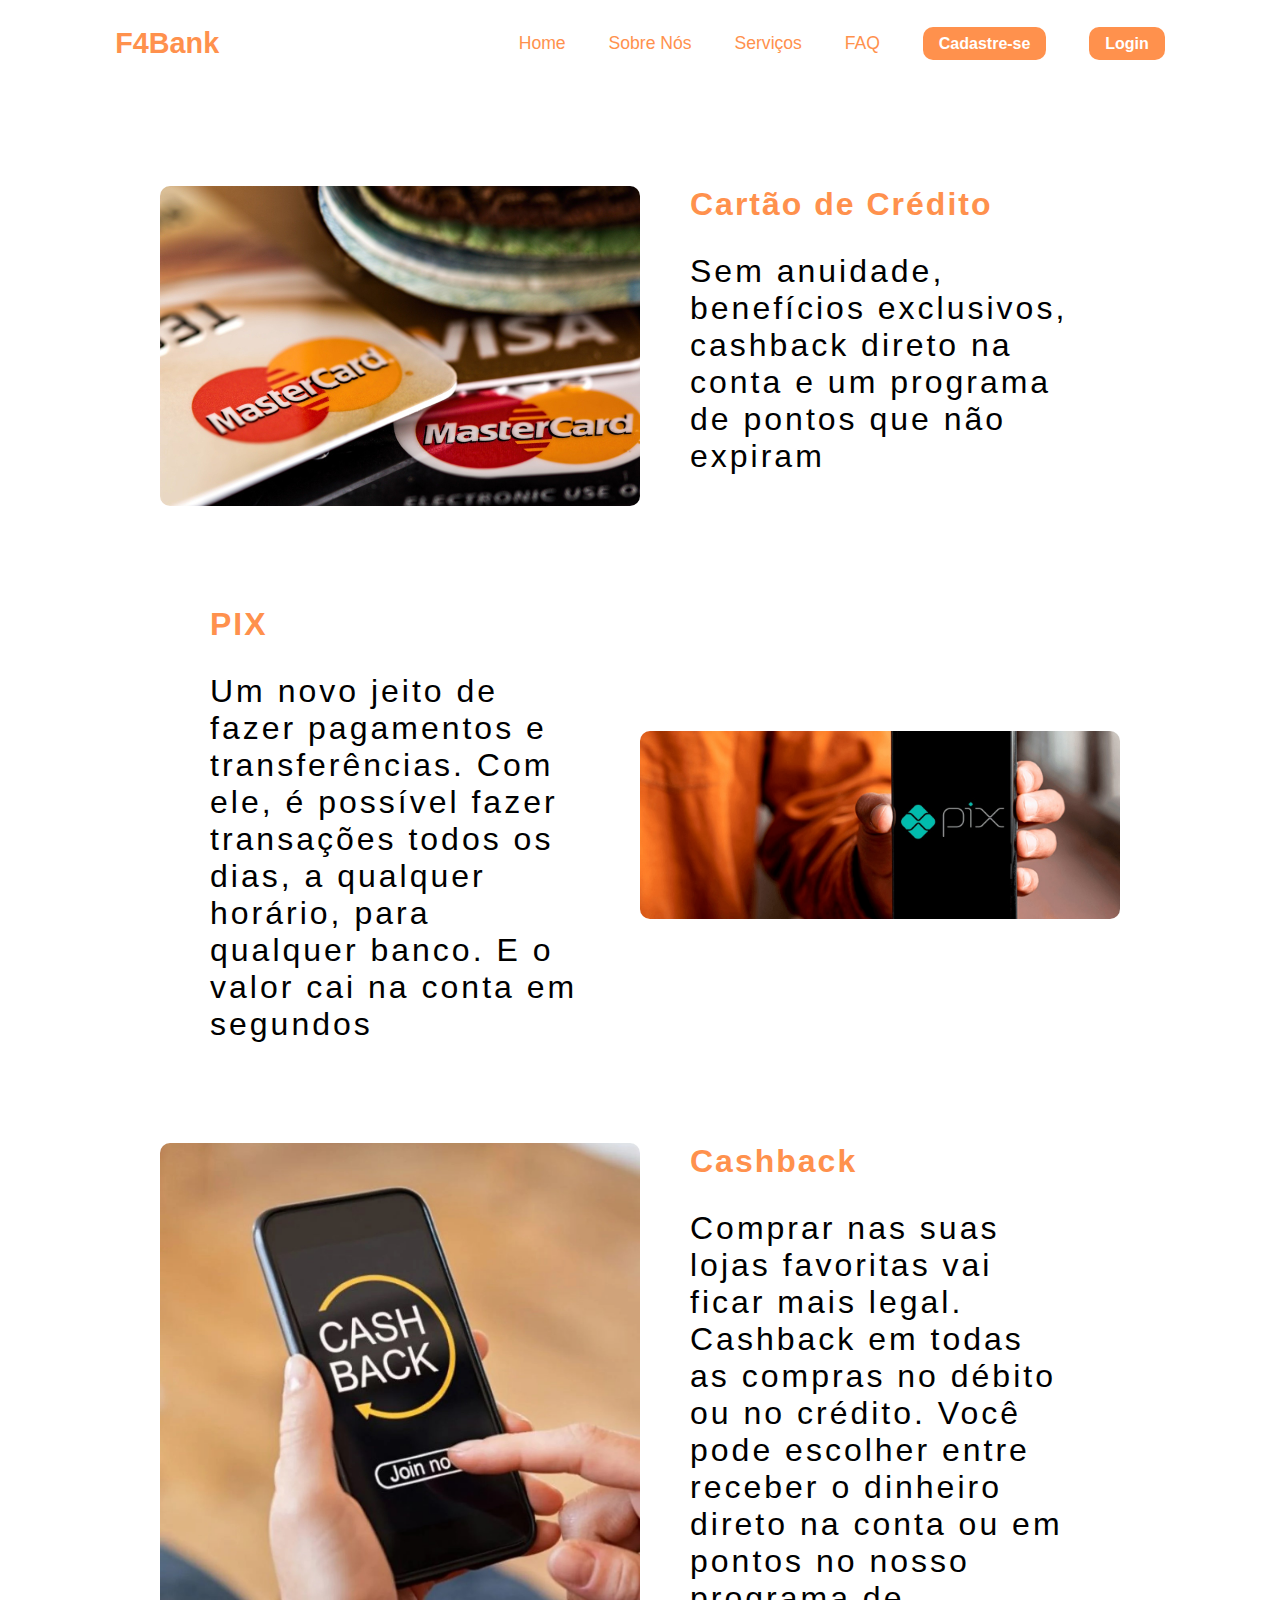
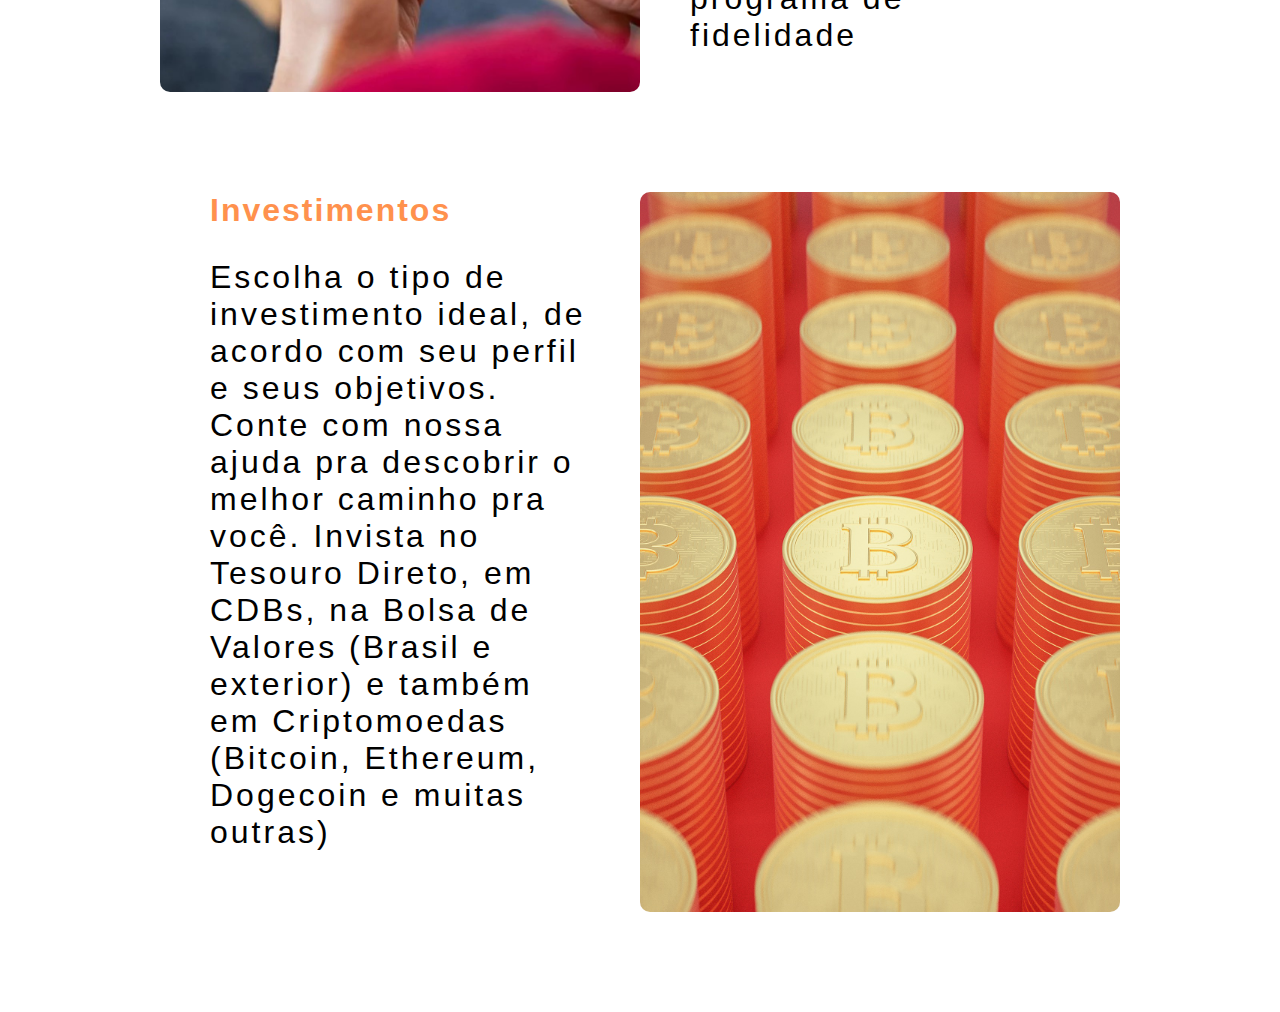
==== servicos.html @ fc872735 "Seção de serviços" ====
<!DOCTYPE html>
<html lang="en">
<head>
    <meta charset="UTF-8">
    <meta http-equiv="X-UA-Compatible" content="IE=edge">
    <meta name="viewport" content="width=device-width, initial-scale=1.0">
    <link rel="stylesheet" href="style.css">
    <link rel="stylesheet" href="https://cdnjs.cloudflare.com/ajax/libs/font-awesome/5.15.4/css/all.min.css">
    <title>Serviços</title>
</head>
<body>
    <!-- Início Header -->
    <header> 
        <a href="index.html" class="logo">F4Bank</a>

        <input type="checkbox" id="menu-bar">
        <label for="menu-bar" class="fas fa-bars"></label>

        <nav class="menu-nav">
            <a class="nav" href="index.html">Home</a>
            <a class="nav" href="#">Sobre Nós</a>
            <a class="nav" href="#">Serviços</a>
            <a class="nav" href="#">FAQ</a>
            <a class="btn">Cadastre-se</a>
            <a class="btn">Login</a>
        </nav>
    </header>
    <!-- Fim Header -->

    <!-- Início Section -->
    <section>
        <div class="servicos">
            <img class="imagem-servicos" src="img/credit-card-g77ea6ef48_1920.jpg" alt="cartão de crédito">
            <div class="servicos-texto">
                <h4>Cartão de Crédito</h4>
                <p>Sem anuidade, benefícios exclusivos, cashback direto na conta e um programa de pontos que não expiram</p>
            </div>
        </div>

        <div class="servicos">
            <div class="servicos-texto">
                <h4>PIX</h4>
                <p>Um novo jeito de fazer pagamentos e transferências. Com ele, é possível fazer transações todos os dias, a qualquer horário, para qualquer banco. E o valor cai na conta em segundos</p>
            </div>
            <img class="imagem-servicos imagem-pix" src="img/InkedComo-usar-o-Pix_LI.jpg" alt="mão segurando um celular com a escrita pix na tela">
        </div>

        <div class="servicos">
            <img class="imagem-servicos" src="img/cashback.jpg" alt="celular com a escrita cashback na tela">
            <div class="servicos-texto">
                <h4>Cashback</h4>
                <p>Comprar nas suas lojas favoritas vai ficar mais legal. Cashback em todas as compras no débito ou no crédito. Você pode escolher entre receber o dinheiro direto na conta ou em pontos no nosso programa de fidelidade</p>
            </div>
        </div>

        <div class="servicos">
            <div class="servicos-texto">
                <h4>Investimentos</h4>
                <p>Escolha o tipo de investimento ideal, de acordo com seu perfil e seus objetivos. Conte com nossa ajuda pra descobrir o melhor caminho pra você. Invista no Tesouro Direto, em CDBs, na Bolsa de Valores (Brasil e exterior) e também em Criptomoedas (Bitcoin, Ethereum, Dogecoin e muitas outras)</p>
            </div>
            <img class="imagem-servicos imagem-pix" src="img/bitcoin-g489820a3d_1920.jpg" alt="moedas empilhadas com o símbolo de bitcoin estampado">
        </div>

    </section>
    <!-- Fim Section -->

</body>
</html>
---- style.css ----
/* Estilos geral */
* {
    margin: 0px;
    padding: 0px;
    box-sizing: border-box;
    font-family: 'Poppins', sans-serif;
    text-decoration: none;
    outline: none;
    border: none;
}

html {
    overflow-x: hidden;
}

body {
    background: #FFF;
}

/* Estilos Header */

header {
    position:sticky;
    top: 0;
    left: 0;
    width: 100%;
    background: #FFF;
    padding: 1.5rem 9%;
    display: flex;
    align-items: center;
    justify-content: space-between;
}

.logo {
    color: #FF914D;
    font-size: 1.8rem;
    font-weight: bold;
}

.nav {
    font-size: 1.1rem;
    margin-left: 2.4rem;
    color: #FF914D;
}

.nav:hover{
    color: #FF914D;
    padding: 4px 12px;
    border-bottom: 1px solid #FF914D;
    cursor: pointer;
}

.btn {
    font-size: 1rem;
    margin-left: 2.4rem;
    background: #FF914D;
    padding: 8px 16px;
    border-radius: 10px;
    color: white;
    font-weight: bold;
}

.btn:hover {
    font-size: 1rem;
    margin-left: 2.4rem;
    background: white;
    padding: 4px 12px;
    border-radius: 10px;
    color: #FF914D;
    font-weight: bold;
    border: 1px solid #FF914D;
    cursor: pointer;
}

header>input {
    display: none;
}

header>label {
    font-size: 2.4rem;
    color: #FF914D;
    cursor: pointer;
    visibility: hidden;
    opacity: 0;
}

/* Estilos Section */

.home {
    min-height: 100vh;
    padding: 0 9%;
    background-image: url(img/bg-home.png);
    background-size: cover;
    background-position: center;
    display: flex;
    align-items: center;
}

.content-1 {
    width: 50rem;
    margin-bottom: 10em;
}

.content-1>h3{
    font-size: 4rem;
    color: white;
}

/* Estilos Section Serviços */

.servicos {
    width: 60em;
    display: grid;
    grid-template-columns: 1fr 1fr;
    margin: 100px auto;
    text-align: start;
}

.servicos-texto {
    margin: 0 50px;
    font-size: 2rem;
    letter-spacing: 3px;
}

.servicos-texto > h4 {
    color: #FF914D;
    margin-bottom: 30px;
    letter-spacing: 2px;
}

.imagem-servicos {
    width: 100%;
    border-radius: 10px;
}

.imagem-pix {
    align-self: center;
}

/* Responsividade */

@media screen and (max-width: 1200px) {
    html {
        font-size: 90%;
    }

    .nav, .nav:hover, .btn, .btn:hover {
        margin-left: .8rem;
    }
}

@media screen and (max-width: 768px) {
   
    html {
        font-size: 80%;
    }

    header>label {
        visibility: visible;
        opacity: 1;
    }

    .menu-nav {
        position: absolute;
        top: 100%;
        left: 0;
        width: 100%;
        background: #FFF;
        border-top: .1rem solid rgba(0, 0, 0, .2);
        box-shadow: 0 .5rem 1rem rgb(0, 0, 0, .1);
        padding: 1.0rem 1.4rem;
        transform-origin: top;
        transform: scaleY(0);
        opacity: 0;
    }

    .nav, .nav:hover {
        display: block;
        margin: 2rem 0;
        font-size: 1.8rem;
    }

    .btn, .btn:hover {
        display: block;
        margin: 1rem 0;
        font-size: 1.8rem;
    }

    header>input:checked ~ .menu-nav {
        transform: scaleY(1);
        opacity: 1;
    }

    header>input:checked ~ label::before {
        content: '\f00d';
    }
}

@media screen and (max-width: 450px) {
    html {
        font-size: 70%;
    }
}
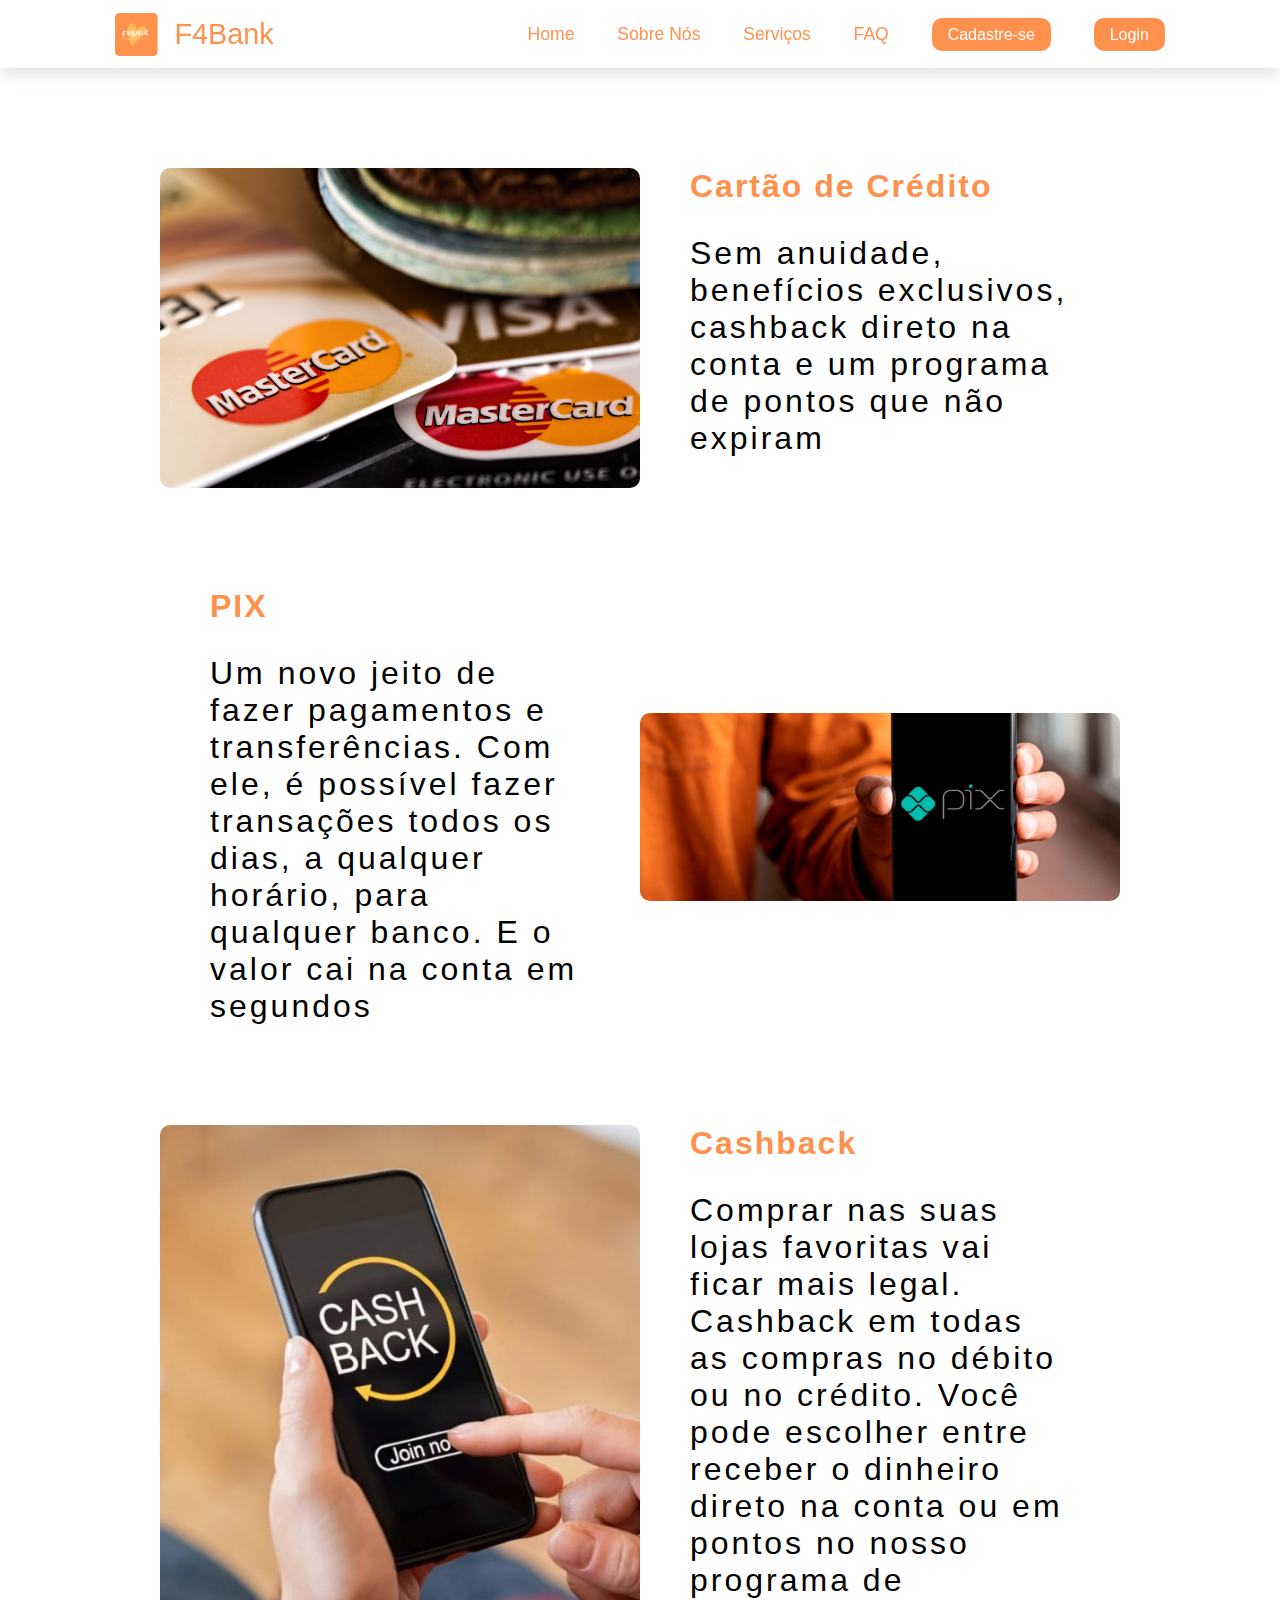
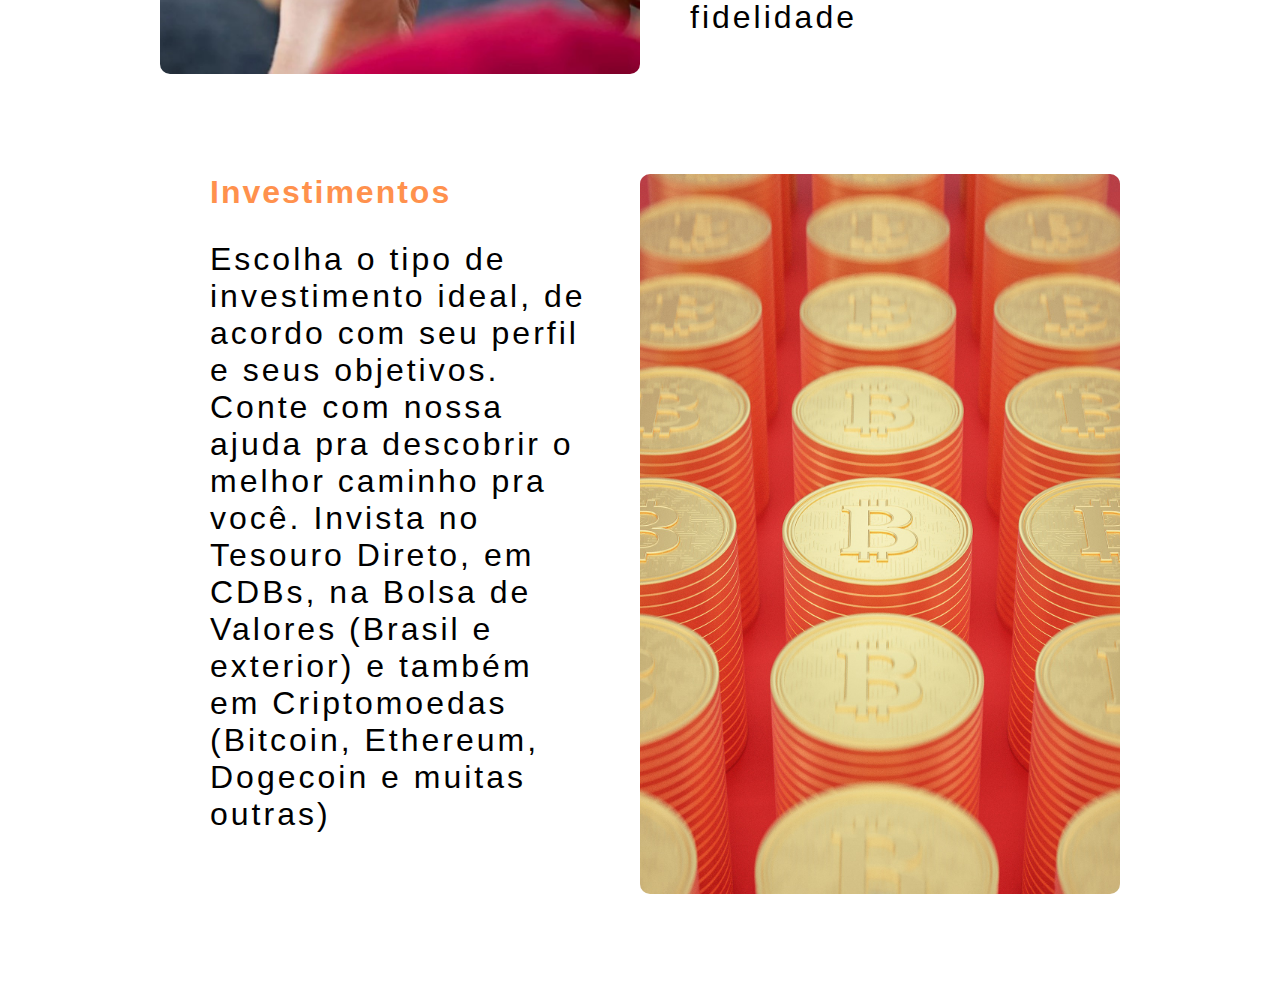
==== commit c3c0e707: "header novo" ====
--- a/servicos.html
+++ b/servicos.html
@@ -10,8 +10,8 @@
 </head>
 <body>
     <!-- Início Header -->
-    <header> 
-        <a href="index.html" class="logo">F4Bank</a>
+    <header>
+        <a class="logo" href="#"><img class="logo-img" src="img/logo-f4bank.png" alt="">F4Bank</a>
 
         <input type="checkbox" id="menu-bar">
         <label for="menu-bar" class="fas fa-bars"></label>
--- a/style.css
+++ b/style.css
@@ -25,7 +25,8 @@
     left: 0;
     width: 100%;
     background: #FFF;
-    padding: 1.5rem 9%;
+    box-shadow: 0 .5rem 1rem rgba(0, 0, 0, .1);
+    padding: 0.8rem 9%;
     display: flex;
     align-items: center;
     justify-content: space-between;
@@ -34,20 +35,34 @@
 .logo {
     color: #FF914D;
     font-size: 1.8rem;
-    font-weight: bold;
-}
+    font-weight: 400;
+    display: flex;
+    align-items: center;
+}
+
+.logo-img {
+    width: 20%;
+    margin-right: 1rem;
+}
+
 
 .nav {
     font-size: 1.1rem;
     margin-left: 2.4rem;
     color: #FF914D;
+    cursor: pointer;
 }
 
 .nav:hover{
     color: #FF914D;
-    padding: 4px 12px;
     border-bottom: 1px solid #FF914D;
     cursor: pointer;
+}
+
+.menu-nav>i {
+    font-size: 1.3em;
+    color: #FF914D;
+    margin-right: 1.6em;
 }
 
 .btn {
@@ -56,18 +71,19 @@
     background: #FF914D;
     padding: 8px 16px;
     border-radius: 10px;
-    color: white;
-    font-weight: bold;
+    color: #FFF;
+    font-weight: 500;
+    cursor: pointer;
 }
 
 .btn:hover {
     font-size: 1rem;
     margin-left: 2.4rem;
-    background: white;
-    padding: 4px 12px;
+    background: #FFF;
+    padding: 8px 16px;
     border-radius: 10px;
     color: #FF914D;
-    font-weight: bold;
+    font-weight: 500;
     border: 1px solid #FF914D;
     cursor: pointer;
 }
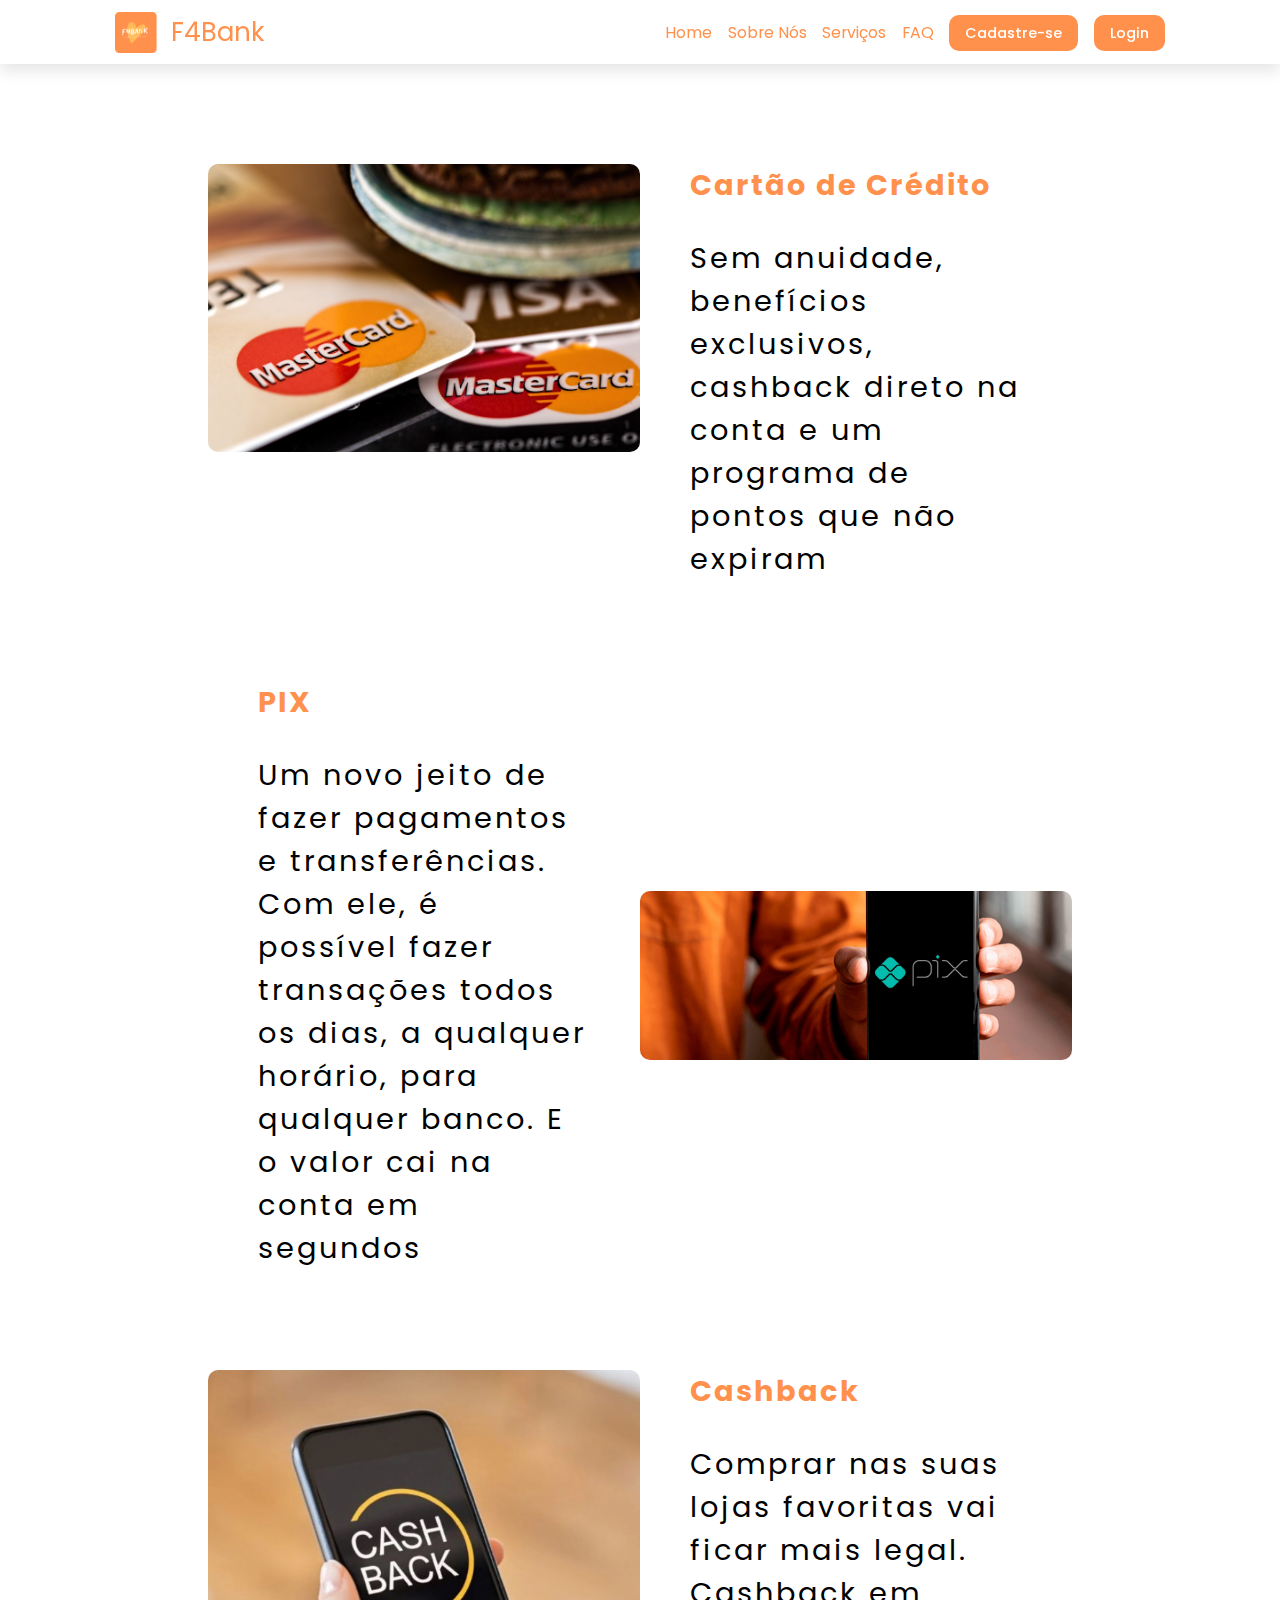
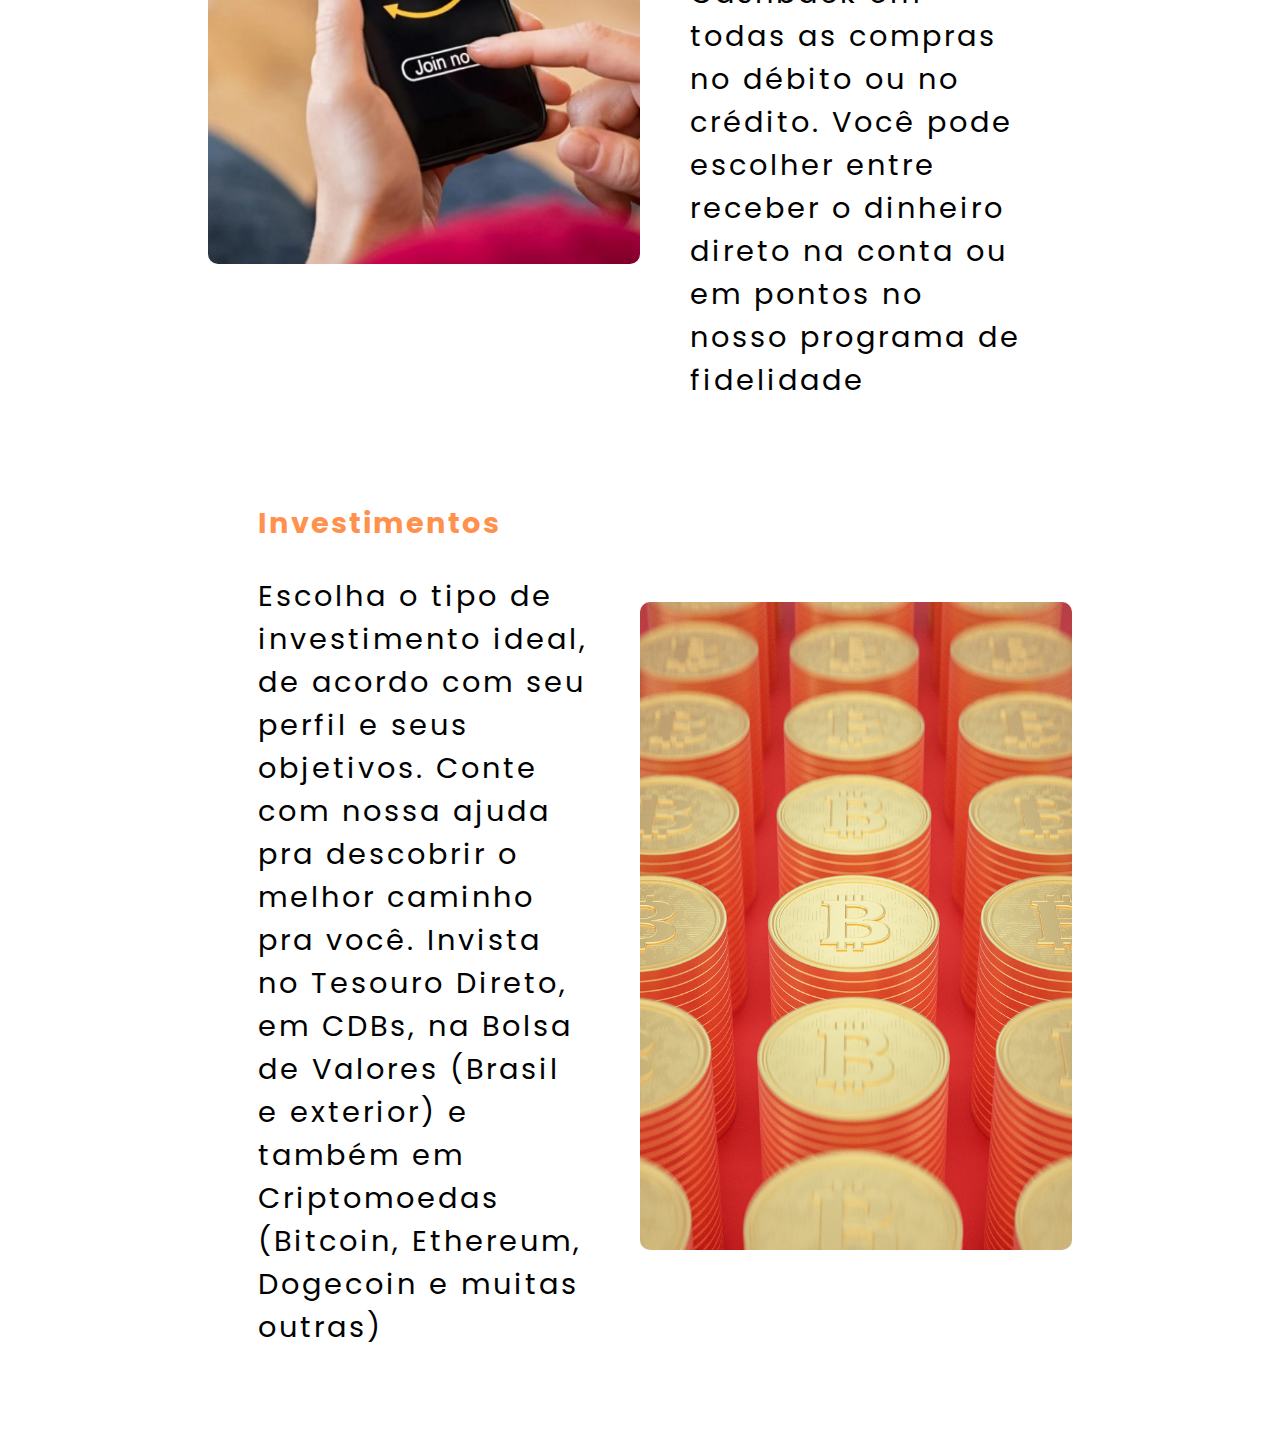
==== commit a25848be: "fiz a section do app e ja fiz a responsividade" ====
--- a/servicos.html
+++ b/servicos.html
@@ -11,7 +11,7 @@
 <body>
     <!-- Início Header -->
     <header>
-        <a class="logo" href="#"><img class="logo-img" src="img/logo-f4bank.png" alt="">F4Bank</a>
+        <a class="logo" href="#"><img class="logo-img" src="img/logo-f4bank.png" alt="Logo F4Bank">F4Bank</a>
 
         <input type="checkbox" id="menu-bar">
         <label for="menu-bar" class="fas fa-bars"></label>
--- a/style.css
+++ b/style.css
@@ -1,3 +1,5 @@
+@import url('https://fonts.googleapis.com/css2?family=Josefin+Sans:ital,wght@0,100;0,200;0,300;0,400;0,500;0,600;0,700;1,100;1,200;1,300;1,400;1,500;1,600;1,700&family=Poppins:wght@100;200;300;400;500&display=swap');
+
 /* Estilos geral */
 * {
     margin: 0px;
@@ -102,24 +104,109 @@
 
 /* Estilos Section */
 
-.home {
+.container-home {
     min-height: 100vh;
     padding: 0 9%;
     background-image: url(img/bg-home.png);
     background-size: cover;
+    background-repeat: no-repeat;
     background-position: center;
     display: flex;
     align-items: center;
 }
 
 .content-1 {
-    width: 50rem;
-    margin-bottom: 10em;
+    width: 60rem;
+    margin-bottom: 6rem;
+    display: flex;
+    flex-direction: column;
+    justify-content: space-evenly;
+    background-color: rgba(0, 0, 0, 0.4);
+    border-radius: 2rem;
+}
+
+.content-1>h2{
+    width: 100%;
+    padding: 2rem;
+    font-size: 3.5rem;
+    font-weight: 500;
+    letter-spacing: .2rem;
+    line-height: 4rem;
+    color: #FFF;
+    text-shadow: black 0.1rem 0.1rem 0.3rem;
 }
 
 .content-1>h3{
-    font-size: 4rem;
-    color: white;
+    width: 100%;
+    padding: 2rem;
+    font-size: 2.0rem;
+    font-weight: 500;
+    color: #FFF;
+    text-shadow: black 0.1rem 0.1rem 0.3rem;
+}
+
+/* Estilos Section App */
+
+.container-app {
+    min-height: 100vh;
+    padding: 3rem 9%;
+    display: flex;
+    align-items: center;
+    justify-content: space-between;
+}
+
+.img-app {
+   display: flex;
+   align-items: center;
+   justify-content: center;
+
+}
+
+.img-app>img {
+    border-radius: 2.4rem;
+    width: 34rem;
+}
+
+.content-2 {
+    width: 40vw;
+    display: flex;
+    flex-direction: column;
+    justify-content: center;
+    align-items: center;
+}
+
+.content-2>h2{
+    width: 100%;
+    text-align: center;
+    font-size: 2.4rem;
+    font-weight: 500;
+    color: #FF914D;
+    margin-bottom: 2rem;
+}
+
+.content-2>h3{
+    text-align: center;
+    font-size: 1.4rem;
+    font-weight: 400;
+    color: #FF914D;
+    margin-bottom: 2rem;
+}
+
+.content-2>ul>li {
+    color: #1f1f1f;
+    font-size: 1.2rem;
+    list-style: none;
+    padding: .2rem 0;  
+}
+
+.fa-check {
+    color: lightgreen;
+    margin-right: 1rem;
+}
+
+.content-2>.btn {
+    margin-top: 3rem;
+    font-size: 1.2rem;
 }
 
 /* Estilos Section Serviços */
@@ -155,7 +242,8 @@
 
 /* Responsividade */
 
-@media screen and (max-width: 1200px) {
+
+@media screen and (max-width: 1337px) {
     html {
         font-size: 90%;
     }
@@ -163,17 +251,51 @@
     .nav, .nav:hover, .btn, .btn:hover {
         margin-left: .8rem;
     }
-}
-
-@media screen and (max-width: 768px) {
+
+    .container-app {
+        padding-top: 3%;
+    }
+
+    .img-app>img {
+        border-radius: 2.4rem;
+        width: 30rem;
+    }
+
+    .content-2 {
+        padding: 0 3%;
+    }
+
+    .content-2>h2 {
+        font-size: 2rem;
+    }
+    
+    .content-2>h3 {
+        font-size: 1.2rem;
+    }
+
+    .content-2>ul {
+        padding: 0 3rem;
+    }
+
+    .content-2>ul>li {
+        font-size: 1rem;
+    }
+    
+}
+
+@media screen and (max-width: 900px) {
    
     html {
-        font-size: 80%;
+        font-size: 75%;
     }
 
     header>label {
         visibility: visible;
         opacity: 1;
+    }
+    
+    header {
+        padding: 2rem 4%;
     }
 
     .menu-nav {
@@ -210,10 +332,98 @@
     header>input:checked ~ label::before {
         content: '\f00d';
     }
-}
+
+    .container-home {
+        background-image: url(img/bg-mobile.png);
+        background-size: cover;
+        background-repeat: no-repeat;
+        background-position: center;
+        display: flex;
+        align-items: center;
+    }
+
+    .container-app {
+        display: flex;
+        align-items: center;
+        justify-content: space-between;
+        flex-flow: column;
+        padding-top: 3%;
+    }
+
+    .img-app>img {
+        border-radius: 2.4rem;
+        width: 50vw;
+    }
+
+     .content-2 {
+        width: 100vw;
+        margin-top: 2rem;
+        object-fit: contain;
+    }
+    
+    .content-2>h2 {
+        font-size: 2.4rem;
+    }
+
+    .content-2>h3 {
+        font-size: 1.2rem;
+    }
+
+    .content-2>ul>li {
+        font-size: 1.2rem;
+    }
+        
+    }
 
 @media screen and (max-width: 450px) {
     html {
         font-size: 70%;
     }
+
+    header {
+        padding: 2rem 3%;
+    }
+
+    .container-home {
+        background-image: url(img/bg-mobile.png);
+        background-size: cover;
+        background-repeat: no-repeat;
+        background-position: center;
+        display: flex;
+        align-items: center;
+    }
+
+    .content-1>h2 {
+        font-size: 2.8rem;
+    }
+
+    .content-1>h3 {
+        font-size: 1.8rem;
+    }
+
+    .container-app {
+        display: flex;
+        align-items: center;
+        justify-content: space-between;
+        flex-flow: column;
+        padding-top: 3%;
+    }
+
+    .img-app>img {
+        border-radius: 2.4rem;
+        width: 20rem;
+    }
+
+    .content-2>ul {
+        padding: 0 3rem;
+    }
+
+    .content-2>h3 {
+        font-size: 1.2rem;
+    }
+
+    .content-2>ul>li {
+        font-size: 1.2rem;
+    }
+
 }